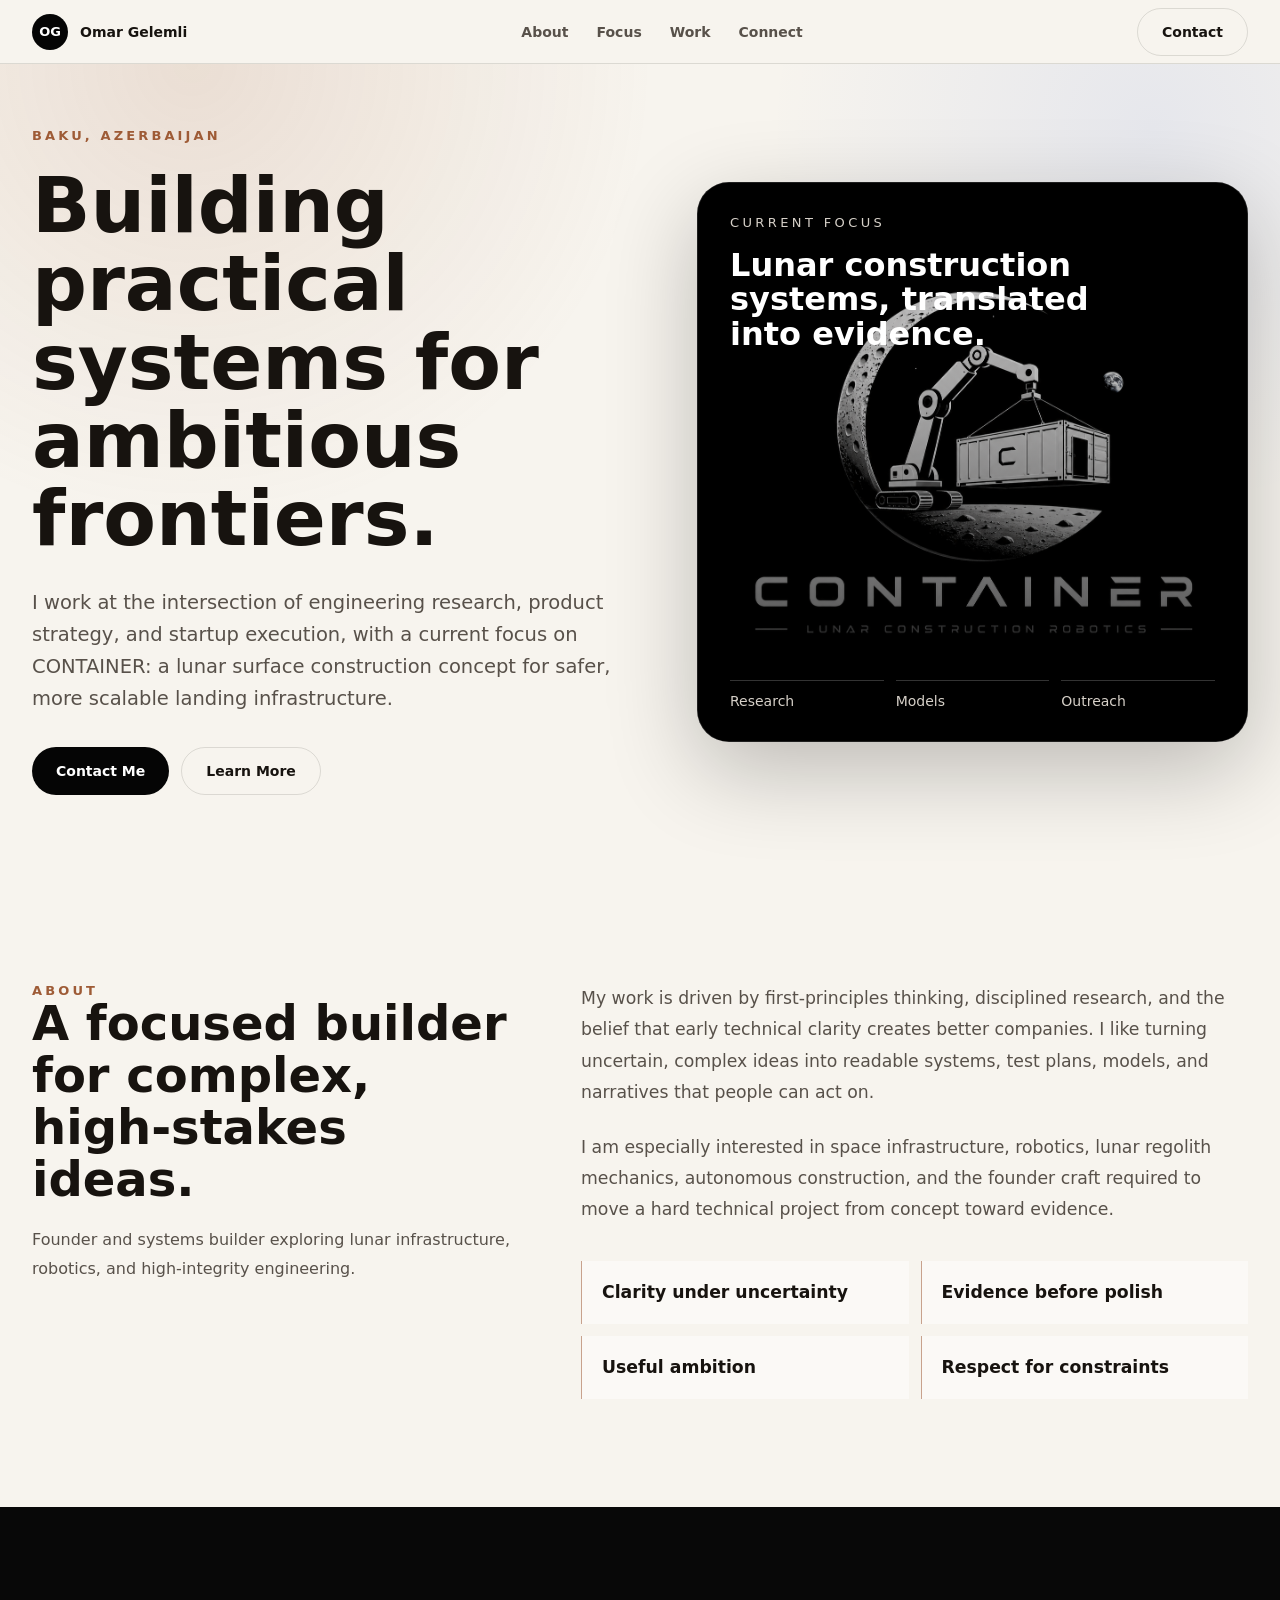
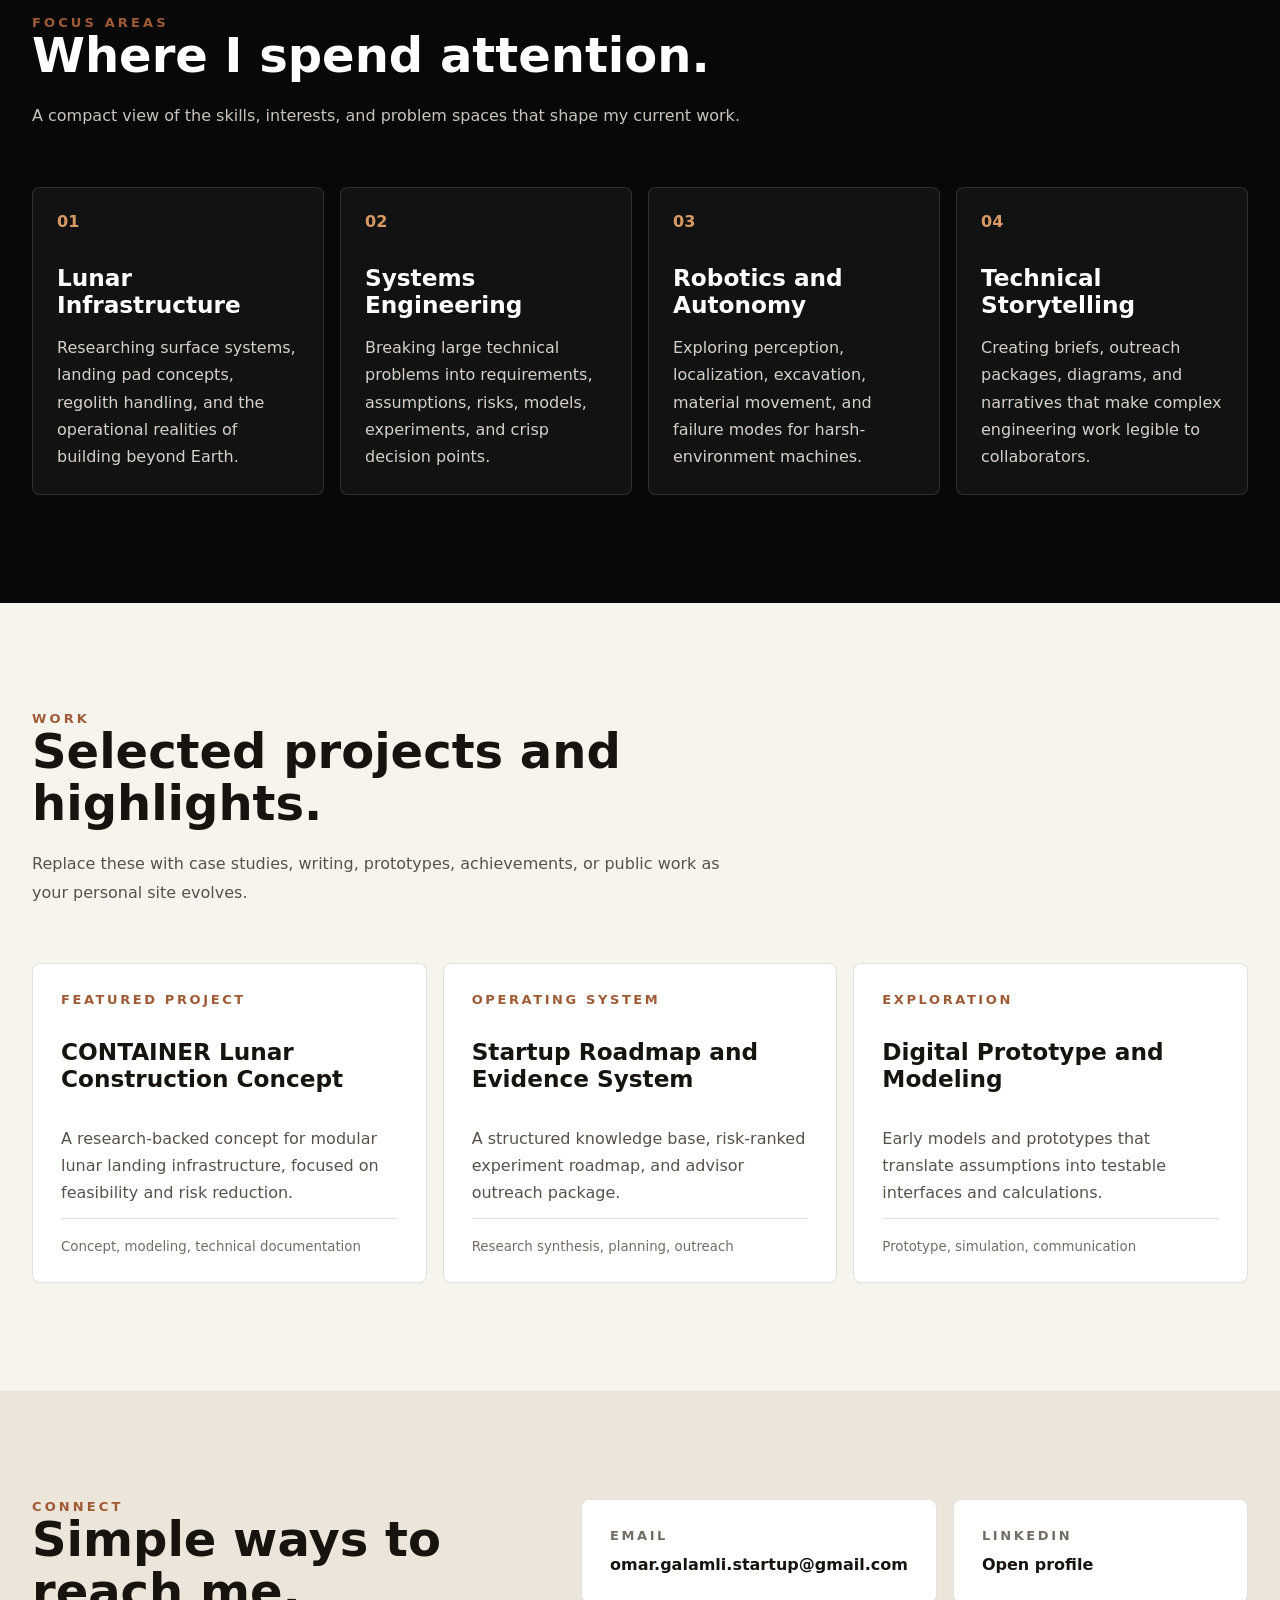
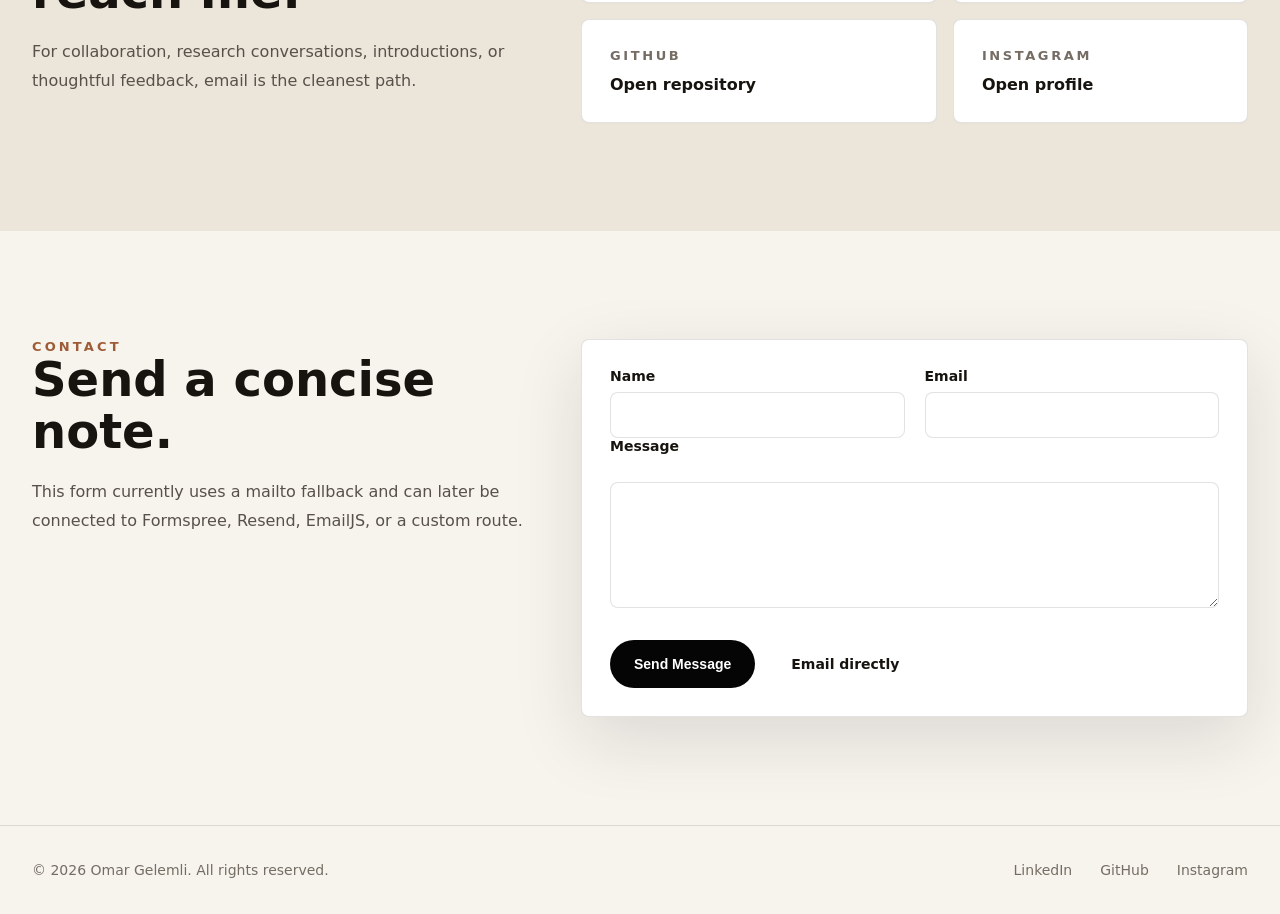
==== index.html @ 328edd76 "Publish personal website" ====
<!doctype html>
<html lang="en">
  <head>
    <meta charset="utf-8" />
    <meta name="viewport" content="width=device-width, initial-scale=1" />
    <title>Omar Gelemli | Founder and Systems Builder</title>
    <meta
      name="description"
      content="Premium personal website for Omar Gelemli, focused on lunar infrastructure, engineering research, systems thinking, and technical storytelling."
    />
    <link rel="icon" href="./favicon.svg" />
    <link rel="stylesheet" href="./styles.css" />
  </head>
  <body>
    <header class="nav">
      <a class="brand" href="#top" aria-label="Omar Gelemli home">
        <span>OG</span>
        <strong>Omar Gelemli</strong>
      </a>
      <nav aria-label="Primary navigation">
        <a href="#about">About</a>
        <a href="#focus">Focus</a>
        <a href="#work">Work</a>
        <a href="#connect">Connect</a>
      </nav>
      <a class="nav-cta" href="#contact">Contact</a>
    </header>

    <main>
      <section id="top" class="hero">
        <div class="hero-copy">
          <p class="eyebrow">Baku, Azerbaijan</p>
          <h1>Building practical systems for ambitious frontiers.</h1>
          <p class="lead">
            I work at the intersection of engineering research, product strategy, and startup execution, with a current focus on CONTAINER:
            a lunar surface construction concept for safer, more scalable landing infrastructure.
          </p>
          <div class="actions">
            <a class="button primary" href="#contact">Contact Me</a>
            <a class="button secondary" href="#about">Learn More</a>
          </div>
        </div>
        <aside class="hero-panel" aria-label="Current focus">
          <img src="./container-logo.png" alt="CONTAINER Lunar Construction Robotics logo" />
          <div>
            <p class="panel-label">Current Focus</p>
            <h2>Lunar construction systems, translated into evidence.</h2>
          </div>
          <div class="panel-tags">
            <span>Research</span>
            <span>Models</span>
            <span>Outreach</span>
          </div>
        </aside>
      </section>

      <section id="about" class="section split">
        <div>
          <p class="eyebrow">About</p>
          <h2>A focused builder for complex, high-stakes ideas.</h2>
          <p class="muted">Founder and systems builder exploring lunar infrastructure, robotics, and high-integrity engineering.</p>
        </div>
        <div class="prose">
          <p>
            My work is driven by first-principles thinking, disciplined research, and the belief that early technical clarity creates better
            companies. I like turning uncertain, complex ideas into readable systems, test plans, models, and narratives that people can act on.
          </p>
          <p>
            I am especially interested in space infrastructure, robotics, lunar regolith mechanics, autonomous construction, and the founder
            craft required to move a hard technical project from concept toward evidence.
          </p>
          <div class="values">
            <span>Clarity under uncertainty</span>
            <span>Evidence before polish</span>
            <span>Useful ambition</span>
            <span>Respect for constraints</span>
          </div>
        </div>
      </section>

      <section id="focus" class="section dark">
        <div class="section-heading">
          <p class="eyebrow">Focus Areas</p>
          <h2>Where I spend attention.</h2>
          <p>A compact view of the skills, interests, and problem spaces that shape my current work.</p>
        </div>
        <div class="focus-grid">
          <article><span>01</span><h3>Lunar Infrastructure</h3><p>Researching surface systems, landing pad concepts, regolith handling, and the operational realities of building beyond Earth.</p></article>
          <article><span>02</span><h3>Systems Engineering</h3><p>Breaking large technical problems into requirements, assumptions, risks, models, experiments, and crisp decision points.</p></article>
          <article><span>03</span><h3>Robotics and Autonomy</h3><p>Exploring perception, localization, excavation, material movement, and failure modes for harsh-environment machines.</p></article>
          <article><span>04</span><h3>Technical Storytelling</h3><p>Creating briefs, outreach packages, diagrams, and narratives that make complex engineering work legible to collaborators.</p></article>
        </div>
      </section>

      <section id="work" class="section">
        <div class="section-heading">
          <p class="eyebrow">Work</p>
          <h2>Selected projects and highlights.</h2>
          <p>Replace these with case studies, writing, prototypes, achievements, or public work as your personal site evolves.</p>
        </div>
        <div class="project-grid">
          <article><p>Featured Project</p><h3>CONTAINER Lunar Construction Concept</h3><span>A research-backed concept for modular lunar landing infrastructure, focused on feasibility and risk reduction.</span><small>Concept, modeling, technical documentation</small></article>
          <article><p>Operating System</p><h3>Startup Roadmap and Evidence System</h3><span>A structured knowledge base, risk-ranked experiment roadmap, and advisor outreach package.</span><small>Research synthesis, planning, outreach</small></article>
          <article><p>Exploration</p><h3>Digital Prototype and Modeling</h3><span>Early models and prototypes that translate assumptions into testable interfaces and calculations.</span><small>Prototype, simulation, communication</small></article>
        </div>
      </section>

      <section id="connect" class="section connect">
        <div>
          <p class="eyebrow">Connect</p>
          <h2>Simple ways to reach me.</h2>
          <p class="muted">For collaboration, research conversations, introductions, or thoughtful feedback, email is the cleanest path.</p>
        </div>
        <div class="link-grid">
          <a href="mailto:omar.galamli.startup@gmail.com"><span>Email</span><strong>omar.galamli.startup@gmail.com</strong></a>
          <a href="https://www.linkedin.com/in/omar-galamli-524b973b8/" target="_blank" rel="noreferrer"><span>LinkedIn</span><strong>Open profile</strong></a>
          <a href="https://github.com/Omar-Galamli/container-lunar-construction" target="_blank" rel="noreferrer"><span>GitHub</span><strong>Open repository</strong></a>
          <a href="https://www.instagram.com/your-handle"><span>Instagram</span><strong>Open profile</strong></a>
        </div>
      </section>

      <section id="contact" class="section split">
        <div>
          <p class="eyebrow">Contact</p>
          <h2>Send a concise note.</h2>
          <p class="muted">This form currently uses a mailto fallback and can later be connected to Formspree, Resend, EmailJS, or a custom route.</p>
        </div>
        <form action="mailto:omar.galamli.startup@gmail.com" method="post" enctype="text/plain">
          <div class="form-row">
            <label>Name<input required name="name" autocomplete="name" /></label>
            <label>Email<input required name="email" type="email" autocomplete="email" /></label>
          </div>
          <label>Message<textarea required name="message" rows="6"></textarea></label>
          <div class="actions">
            <button class="button primary" type="submit">Send Message</button>
            <a class="button ghost" href="mailto:omar.galamli.startup@gmail.com">Email directly</a>
          </div>
        </form>
      </section>
    </main>

    <footer>
      <p>© 2026 Omar Gelemli. All rights reserved.</p>
      <div><a href="https://www.linkedin.com/in/omar-galamli-524b973b8/" target="_blank" rel="noreferrer">LinkedIn</a><a href="https://github.com/Omar-Galamli/container-lunar-construction" target="_blank" rel="noreferrer">GitHub</a><a href="https://www.instagram.com/your-handle">Instagram</a></div>
    </footer>
  </body>
</html>
---- styles.css ----
:root {
  color-scheme: light dark;
  --ivory: #f7f4ee;
  --warm: #ebe5da;
  --ink: #17130f;
  --muted: #58514a;
  --rust: #9e5b36;
  --copper: #d89a63;
  --line: rgba(23, 19, 15, 0.12);
  --shadow: 0 22px 70px rgba(23, 19, 15, 0.12);
}

* { box-sizing: border-box; }
html { scroll-behavior: smooth; }
body {
  margin: 0;
  background: var(--ivory);
  color: var(--ink);
  font-family: Inter, ui-sans-serif, system-ui, -apple-system, BlinkMacSystemFont, "Segoe UI", sans-serif;
}
a { color: inherit; text-decoration: none; }

.nav {
  position: sticky;
  top: 0;
  z-index: 10;
  display: flex;
  align-items: center;
  justify-content: space-between;
  min-height: 64px;
  padding: 0 32px;
  border-bottom: 1px solid var(--line);
  background: color-mix(in srgb, var(--ivory) 82%, transparent);
  backdrop-filter: blur(18px);
}
.brand, .nav nav, footer div { display: flex; align-items: center; gap: 28px; }
.brand { gap: 12px; }
.brand span {
  display: grid;
  width: 36px;
  height: 36px;
  place-items: center;
  border-radius: 999px;
  background: #050505;
  color: white;
  font-size: 13px;
  font-weight: 800;
}
.nav a { font-size: 14px; font-weight: 650; }
.nav nav a { color: var(--muted); }
.nav-cta, .button {
  display: inline-flex;
  min-height: 48px;
  align-items: center;
  justify-content: center;
  border-radius: 999px;
  padding: 0 24px;
  font-weight: 750;
}
.nav-cta, .secondary { border: 1px solid var(--line); }

.hero {
  display: grid;
  grid-template-columns: 1.05fr 0.95fr;
  gap: 56px;
  align-items: center;
  max-width: 1280px;
  margin: 0 auto;
  padding: 64px 32px 80px;
  background:
    radial-gradient(circle at 15% 0%, rgba(158, 91, 54, 0.14), transparent 34%),
    radial-gradient(circle at 90% 8%, rgba(29, 78, 216, 0.08), transparent 28%);
}
.eyebrow {
  color: var(--rust);
  font-size: 13px;
  font-weight: 800;
  letter-spacing: .24em;
  text-transform: uppercase;
}
h1, h2, h3, p { margin: 0; }
h1 {
  max-width: 760px;
  margin-top: 24px;
  font-size: clamp(3rem, 6vw, 4.8rem);
  line-height: 1.02;
  letter-spacing: 0;
}
h2 { font-size: clamp(2rem, 4vw, 3rem); line-height: 1.08; letter-spacing: 0; }
h3 { font-size: 1.45rem; line-height: 1.15; }
.lead {
  max-width: 650px;
  margin-top: 28px;
  color: var(--muted);
  font-size: 1.22rem;
  line-height: 1.65;
}
.actions { display: flex; flex-wrap: wrap; gap: 12px; margin-top: 32px; }
.primary { border: 0; background: #050505; color: white; }
.secondary, .ghost { background: transparent; color: var(--ink); }
.button { cursor: pointer; font-size: 14px; }

.hero-panel {
  position: relative;
  overflow: hidden;
  display: flex;
  min-height: 560px;
  flex-direction: column;
  justify-content: space-between;
  border: 1px solid rgba(255,255,255,.12);
  border-radius: 32px;
  padding: 32px;
  background: #000;
  box-shadow: 0 28px 90px rgba(0, 0, 0, .24);
  color: white;
}
.hero-panel::after {
  content: "";
  position: absolute;
  inset: 0;
  background: linear-gradient(to bottom, rgba(0,0,0,.04), rgba(0,0,0,.22) 44%, rgba(0,0,0,.84));
}
.hero-panel img {
  position: absolute;
  inset: 0;
  width: 100%;
  height: 100%;
  object-fit: cover;
  opacity: .9;
}
.hero-panel > div {
  position: relative;
  z-index: 1;
}
.panel-label { color: #d6d0c8; font-size: 13px; letter-spacing: .26em; text-transform: uppercase; }
.hero-panel h2 { max-width: 430px; margin-top: 18px; font-size: 2rem; }
.panel-tags { display: grid; grid-template-columns: repeat(3, 1fr); gap: 12px; }
.panel-tags span { border-top: 1px solid rgba(255,255,255,.2); padding-top: 12px; color: #d6d0c8; font-size: 14px; }

.section {
  max-width: 1280px;
  margin: 0 auto;
  padding: 108px 32px;
}
.split, .connect {
  display: grid;
  grid-template-columns: .85fr 1.15fr;
  gap: 56px;
}
.section-heading { max-width: 720px; }
.section-heading p:not(.eyebrow), .muted { margin-top: 20px; color: var(--muted); line-height: 1.8; }
.prose { display: grid; gap: 24px; color: var(--muted); font-size: 1.08rem; line-height: 1.8; }
.values { display: grid; grid-template-columns: repeat(2, minmax(0, 1fr)); gap: 12px; margin-top: 12px; }
.values span { border-left: 1px solid rgba(158,91,54,.55); background: rgba(255,255,255,.52); padding: 16px 20px; color: var(--ink); font-weight: 700; }

.dark {
  max-width: none;
  background: #080808;
  color: white;
}
.dark > * { max-width: 1216px; margin-left: auto; margin-right: auto; }
.dark .section-heading p:not(.eyebrow) { color: #c9c3bc; }
.focus-grid, .project-grid { display: grid; grid-template-columns: repeat(4, 1fr); gap: 16px; margin-top: 56px; }
.focus-grid article {
  min-height: 270px;
  border: 1px solid rgba(255,255,255,.12);
  border-radius: 8px;
  padding: 24px;
  background: rgba(255,255,255,.045);
}
.focus-grid span { color: var(--copper); font-weight: 800; }
.focus-grid h3 { margin-top: 34px; }
.focus-grid p { margin-top: 16px; color: #d6d0c8; line-height: 1.7; }
.project-grid { grid-template-columns: repeat(3, 1fr); }
.project-grid article, .link-grid a, form {
  border: 1px solid var(--line);
  border-radius: 8px;
  background: white;
  padding: 28px;
  box-shadow: 0 1px 1px rgba(0,0,0,.02);
}
.project-grid article { display: flex; min-height: 320px; flex-direction: column; justify-content: space-between; }
.project-grid article > p { color: var(--rust); font-size: 13px; font-weight: 800; letter-spacing: .2em; text-transform: uppercase; }
.project-grid h3 { margin-top: 20px; }
.project-grid span { display: block; margin-top: 20px; color: var(--muted); line-height: 1.7; }
.project-grid small { display: block; border-top: 1px solid var(--line); padding-top: 20px; color: #756d64; }
.connect { max-width: none; background: var(--warm); }
.connect > * { max-width: 1216px; }
.link-grid { display: grid; grid-template-columns: repeat(2, 1fr); gap: 16px; }
.link-grid a span { display: block; color: #756d64; font-size: 13px; font-weight: 800; letter-spacing: .2em; text-transform: uppercase; }
.link-grid a strong { display: block; margin-top: 12px; }

form { box-shadow: var(--shadow); }
.form-row { display: grid; grid-template-columns: repeat(2, 1fr); gap: 20px; }
label { display: grid; gap: 8px; color: var(--ink); font-size: 14px; font-weight: 750; }
input, textarea {
  width: 100%;
  border: 1px solid var(--line);
  border-radius: 8px;
  background: white;
  color: var(--ink);
  font: inherit;
  padding: 14px 16px;
}
textarea { margin-top: 20px; resize: vertical; }
input:focus, textarea:focus, a:focus-visible, button:focus-visible { outline: 3px solid rgba(158,91,54,.25); outline-offset: 2px; }

footer {
  display: flex;
  justify-content: space-between;
  gap: 24px;
  border-top: 1px solid var(--line);
  padding: 36px 32px;
  color: #756d64;
  font-size: 14px;
}

@media (max-width: 900px) {
  .nav nav { display: none; }
  .nav { padding: 0 18px; }
  .hero, .split, .connect { grid-template-columns: 1fr; }
  .hero { padding: 48px 20px 72px; }
  .hero-panel { min-height: 460px; }
  .section { padding: 84px 20px; }
  .focus-grid, .project-grid, .link-grid { grid-template-columns: 1fr; }
  .form-row, .values { grid-template-columns: 1fr; }
  footer { flex-direction: column; padding: 32px 20px; }
}

@media (prefers-color-scheme: dark) {
  :root {
    --ivory: #11100e;
    --warm: #191713;
    --ink: #f6f2ea;
    --muted: #d3ccc2;
    --line: rgba(255,255,255,.12);
  }
  .project-grid article, .link-grid a, form, input, textarea { background: rgba(255,255,255,.045); color: var(--ink); }
  .values span { background: rgba(255,255,255,.055); color: var(--ink); }
}
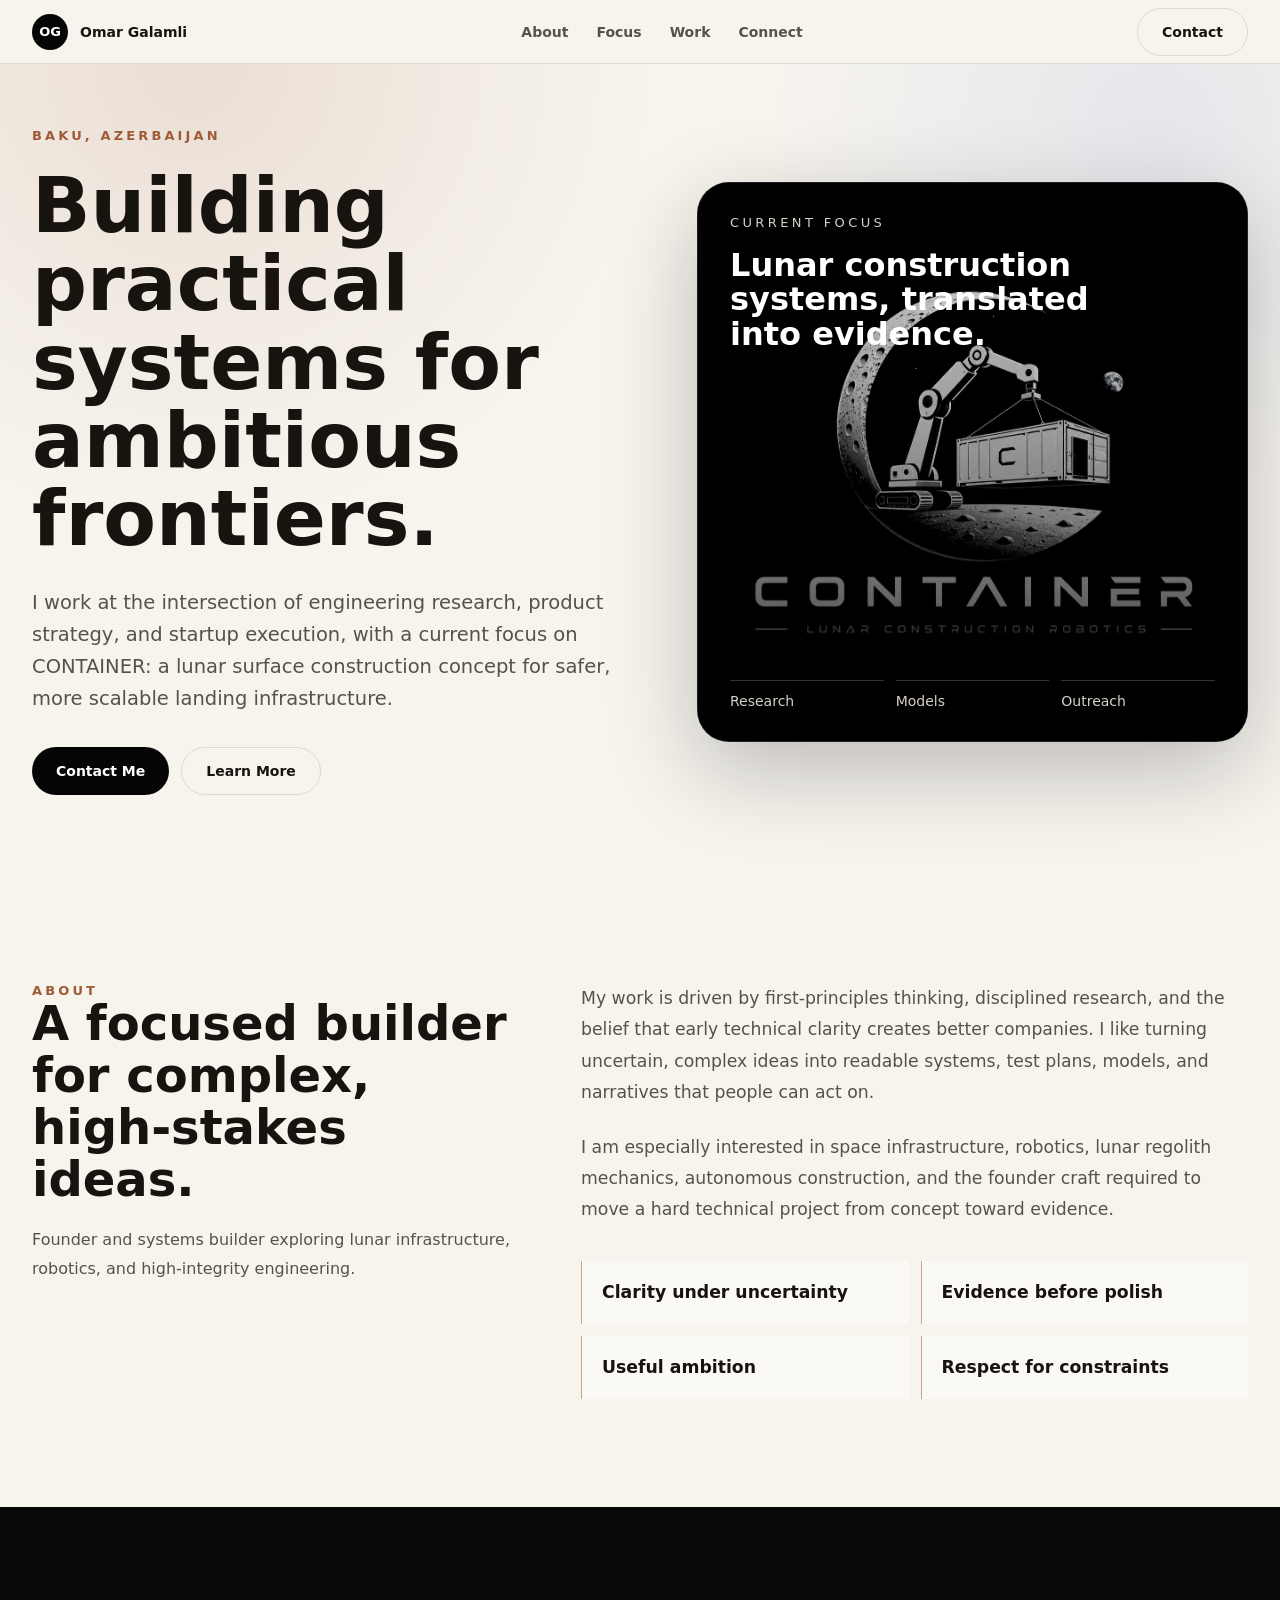
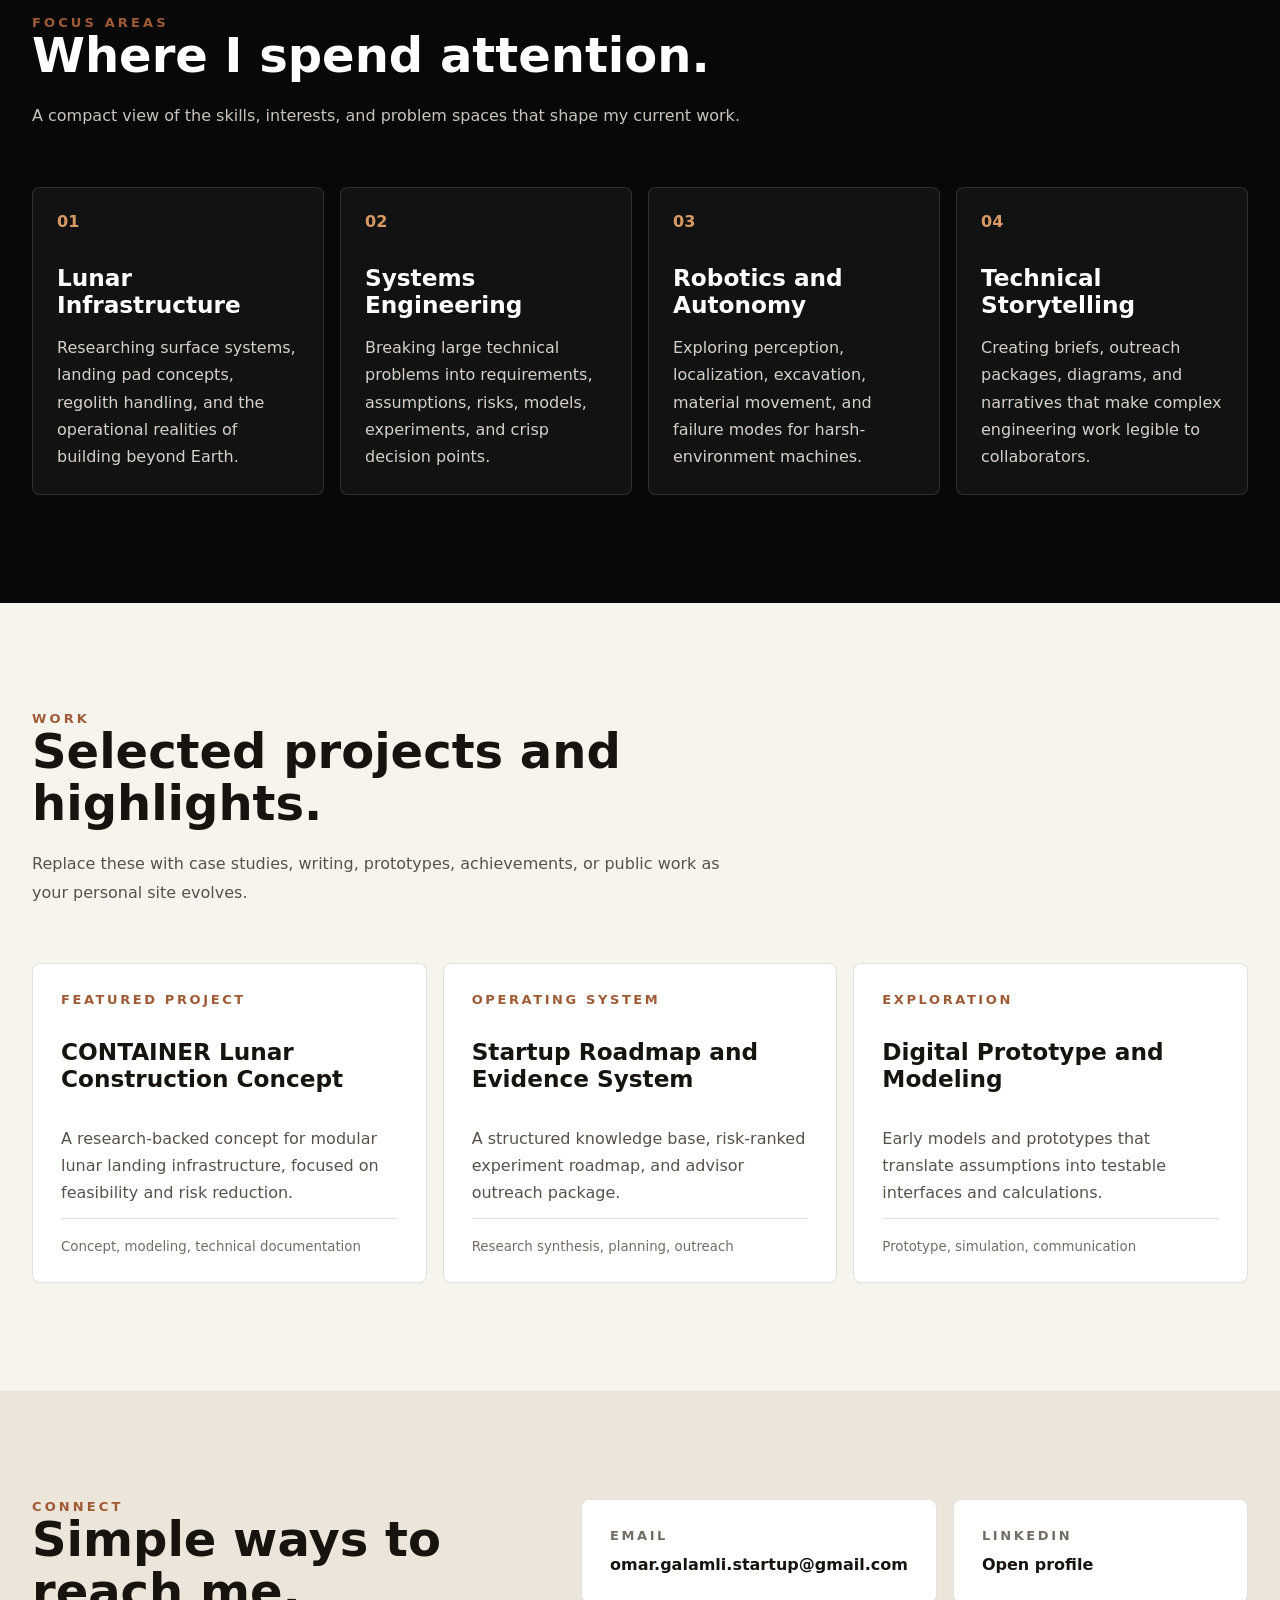
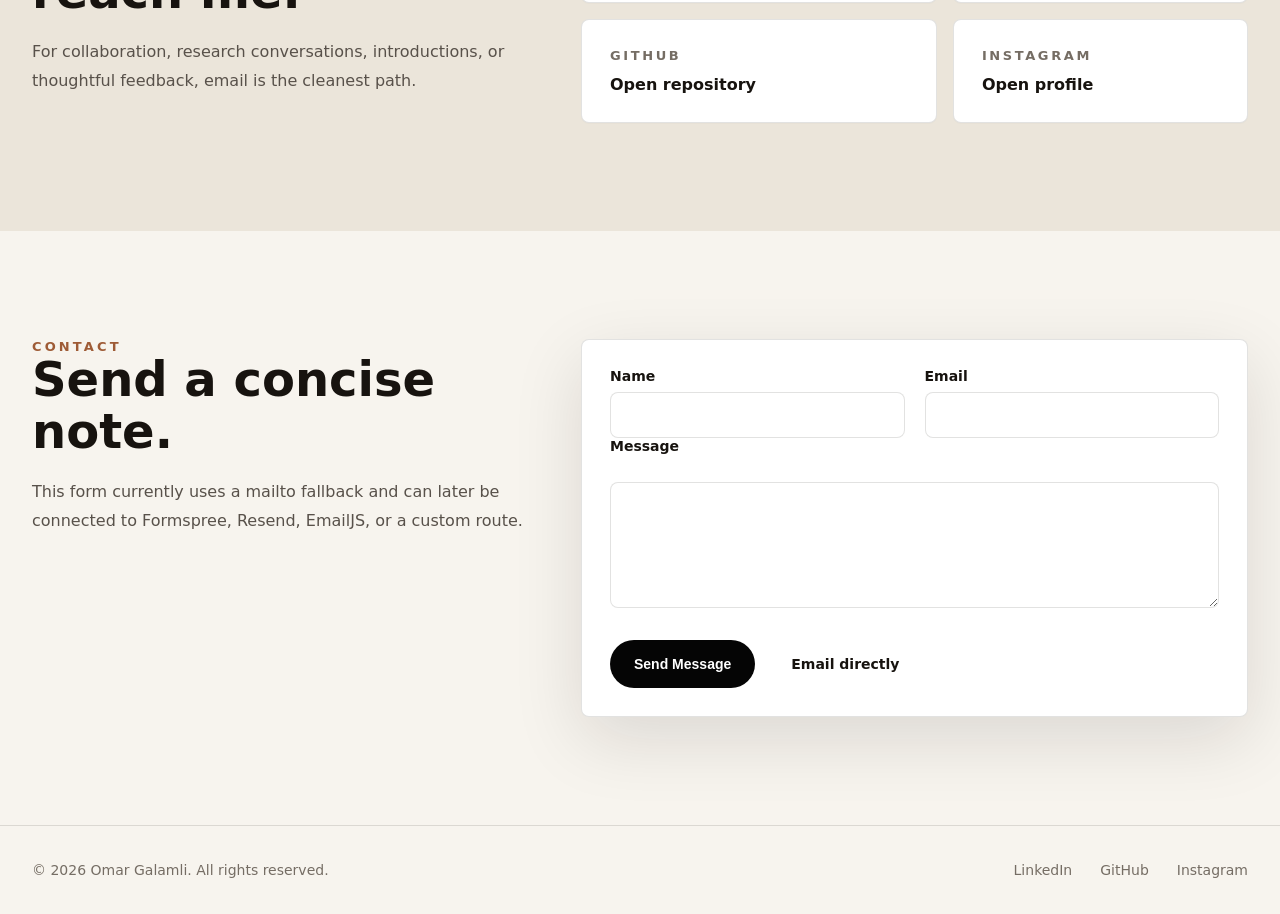
==== commit 080ae2b8: "Update name spelling to Omar Galamli" ====
--- a/index.html
+++ b/index.html
@@ -3,19 +3,19 @@
   <head>
     <meta charset="utf-8" />
     <meta name="viewport" content="width=device-width, initial-scale=1" />
-    <title>Omar Gelemli | Founder and Systems Builder</title>
+    <title>Omar Galamli | Founder and Systems Builder</title>
     <meta
       name="description"
-      content="Premium personal website for Omar Gelemli, focused on lunar infrastructure, engineering research, systems thinking, and technical storytelling."
+      content="Premium personal website for Omar Galamli, focused on lunar infrastructure, engineering research, systems thinking, and technical storytelling."
     />
     <link rel="icon" href="./favicon.svg" />
     <link rel="stylesheet" href="./styles.css" />
   </head>
   <body>
     <header class="nav">
-      <a class="brand" href="#top" aria-label="Omar Gelemli home">
+      <a class="brand" href="#top" aria-label="Omar Galamli home">
         <span>OG</span>
-        <strong>Omar Gelemli</strong>
+        <strong>Omar Galamli</strong>
       </a>
       <nav aria-label="Primary navigation">
         <a href="#about">About</a>
@@ -140,7 +140,7 @@
     </main>
 
     <footer>
-      <p>© 2026 Omar Gelemli. All rights reserved.</p>
+      <p>© 2026 Omar Galamli. All rights reserved.</p>
       <div><a href="https://www.linkedin.com/in/omar-galamli-524b973b8/" target="_blank" rel="noreferrer">LinkedIn</a><a href="https://github.com/Omar-Galamli/container-lunar-construction" target="_blank" rel="noreferrer">GitHub</a><a href="https://www.instagram.com/your-handle">Instagram</a></div>
     </footer>
   </body>
